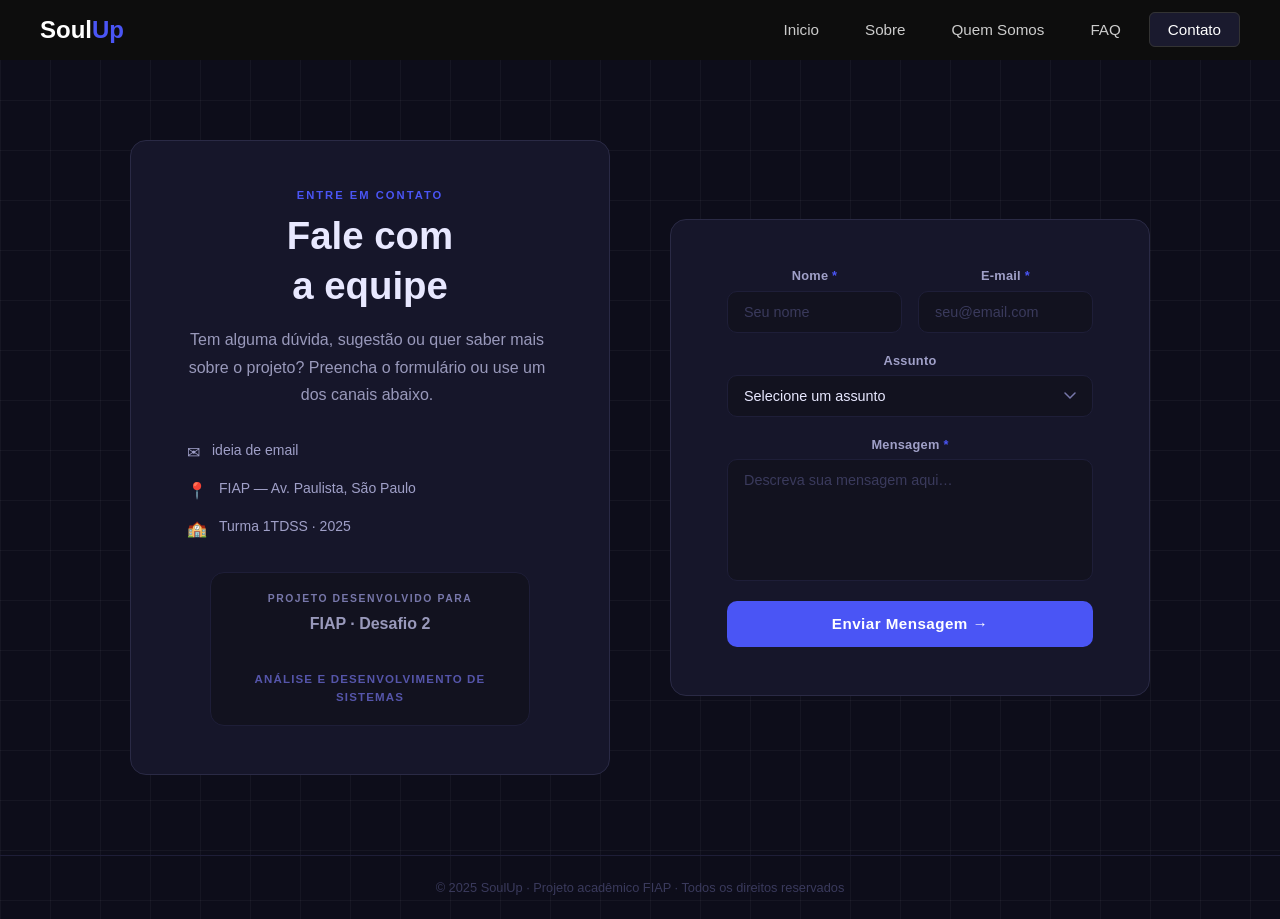
==== html/contato.html @ d5b31764 "commit contato e quem somos" ====
<!DOCTYPE html>
<html lang="en">
<head>
  <meta charset="UTF-8">
  <meta name="viewport" content="width=device-width, initial-scale=1.0">
  <title>Contato - SoulUp</title>
  <link rel="stylesheet" href="../css/styles.css">
  <link rel="stylesheet" href="../css/contato.css">
</head>
<body>

  <!-- ════════════════ NAVEGAÇÃO ════════════════ -->
  <nav>
    <a href="#" class="logo">Soul<span>Up</span></a>
    <ul class="nav-links" id="navLinks">
      <li><a href="../index.html" id="nav-home">Inicio</a></li>
      <li><a href="sobre.html" id="nav-about">Sobre</a></li>
      <li><a href="quem_somos.html" id="nav-team">Quem Somos</a></li>
      <li><a href="faq.html" id="nav-faq">FAQ</a></li>
      <li><a href="contato.html" class="active" id="nav-contact">Contato</a></li>
    </ul>
  </nav>

  <!-- ════════════════ CONTATO ════════════════ -->
  <section class="contato">

    <!-- Coluna esquerda -->
    <div class="contato-info">
      <span class="contato-label">Entre em Contato</span>
      <h1>Fale com<br>a equipe</h1>
      <p class="contato-desc">
        Tem alguma dúvida, sugestão ou quer saber mais
        sobre o projeto? Preencha o formulário ou use um dos
        canais abaixo.
      </p>

      <ul class="contato-canais">
        <li>
          <span class="canal-icon">✉</span>
          <span>ideia de email</span>
        </li>
        
        <li>
          <span class="canal-icon">📍</span>
          <span>FIAP — Av. Paulista, São Paulo</span>
        </li>

        <li>
          <span class="canal-icon">🏫</span>
          <span>Turma 1TDSS · 2025</span>
        </li>
      </ul>

      <div class="contato-projeto">
        <span class="projeto-label">Projeto desenvolvido para</span>
        <p class="projeto-nome">FIAP · Desafio 2</p>
        <span class="projeto-curso">Análise e Desenvolvimento de Sistemas</span>
      </div>
    </div>

    <!-- Coluna direita: formulário -->
    <div class="contato-form-wrapper">
      <div class="form-row">
        <div class="form-group">
          <label for="nome">Nome <span class="obrigatorio">*</span></label>
          <input type="text" id="nome" placeholder="Seu nome" autocomplete="off">
        </div>
        <div class="form-group">
          <label for="email">E-mail <span class="obrigatorio">*</span></label>
          <input type="email" id="email" placeholder="seu@email.com" autocomplete="off">
        </div>
      </div>

      <div class="form-group">
        <label for="assunto">Assunto</label>
        <select id="assunto">
          <option value="" disabled selected>Selecione um assunto</option>
          <option value="duvida">Dúvida sobre o projeto</option>
          <option value="sugestao">Sugestão</option>
          <option value="parceria">Parceria</option>
          <option value="outro">Outro</option>
        </select>
      </div>

      <div class="form-group">
        <label for="mensagem">Mensagem <span class="obrigatorio">*</span></label>
        <textarea id="mensagem" rows="6" placeholder="Descreva sua mensagem aqui…"></textarea>
      </div>

      <button class="btn-enviar" type="button">Enviar Mensagem →</button>
    </div>

  </section>

  <!-- ════════════════ FOOTER ════════════════ -->
  <footer class="footer">
    <p>© 2025 SoulUp · Projeto acadêmico FIAP · Todos os direitos reservados</p>
  </footer>

</body>
</html>
---- css/styles.css ----
/* ══════════════════════════════════════
   RESET & BASE
══════════════════════════════════════ */
* {
  margin: 0;
  padding: 0;
  box-sizing: border-box;
  font-family: 'Segoe UI', sans-serif;
}

body {
  background-color: #0d0d1a;
  background-image:
    linear-gradient(rgba(255,255,255,0.04) 1px, transparent 1px),
    linear-gradient(90deg, rgba(255,255,255,0.04) 1px, transparent 1px);
  background-size: 50px 50px;
  color: #e0e0f0;
}

/* ══════════════════════════════════════
   NAVEGAÇÃO
══════════════════════════════════════ */
nav {
  display: flex;
  justify-content: space-between;
  align-items: center;
  background-color: #0d0d0d;
  padding: 16px 40px;
}

.logo {
  font-size: 1.5rem;
  font-weight: bold;
  color: white;
  text-decoration: none;
}

.logo span {
  color: #4a55f5;
}

.nav-links {
  list-style: none;
  display: flex;
  gap: 10px;
}

.nav-links a {
  text-decoration: none;
  color: #ccc;
  padding: 8px 18px;
  border-radius: 6px;
  font-size: 0.95rem;
  transition: background 0.2s;
}

.nav-links a:hover {
  color: white;
}

.nav-links a.active {
  background-color: #1a1a2e;
  color: white;
  border: 1px solid #333;
}

/* ══════════════════════════════════════
   HERO — SEÇÃO PRINCIPAL
══════════════════════════════════════ */
section:first-of-type {
  display: flex;
  justify-content: center;
  align-items: center;
  min-height: 80vh;
  padding: 80px 40px;
}

section:first-of-type > div {
  background-color: #16162a;
  border: 1px solid #2a2a45;
  border-radius: 16px;
  padding: 3rem 3.5rem;
  max-width: 640px;
  width: 100%;
  text-align: center;
}

section:first-of-type h1 {
  font-size: 2.4rem;
  font-weight: 700;
  color: #e8e8ff;
  line-height: 1.3;
  margin-bottom: 1rem;
}

.destaque {
  color: #4a55f5;
}

section:first-of-type p {
  font-size: 1rem;
  color: #9999bb;
  line-height: 1.7;
  margin-bottom: 2rem;
}

/* Botões hero */
.hero-buttons {
  display: flex;
  gap: 12px;
  justify-content: center;
  flex-wrap: wrap;
}

.btn-primary {
  font-size: 0.95rem;
  font-weight: 600;
  color: #ffffff;
  background-color: #4a55f5;
  border: none;
  border-radius: 8px;
  padding: 10px 24px;
  text-decoration: none;
  transition: background 0.2s, transform 0.15s;
}

.btn-primary:hover {
  background-color: #3a44e0;
  transform: translateY(-1px);
}

.btn-secondary {
  font-size: 0.95rem;
  font-weight: 500;
  color: #9999cc;
  background: transparent;
  border: 1px solid #2a2a55;
  border-radius: 8px;
  padding: 10px 24px;
  text-decoration: none;
  transition: border-color 0.2s, color 0.2s;
}

.btn-secondary:hover {
  border-color: #4a55f5;
  color: #ffffff;
}

/* ══════════════════════════════════════
   COMO FUNCIONA
══════════════════════════════════════ */
section:nth-of-type(2) {
  padding: 80px 40px;
  max-width: 960px;
  margin: 0 auto;
}

.cf-header {
  text-align: center;
  margin-bottom: 3rem;
}

.cf-header span {
  font-size: 0.75rem;
  font-weight: 600;
  letter-spacing: 0.15em;
  color: #4a55f5;
  text-transform: uppercase;
}

.cf-header h2 {
  font-size: 2rem;
  font-weight: 700;
  color: #e8e8ff;
  margin: 0.75rem 0;
  line-height: 1.3;
}

.cf-header p {
  color: #7777aa;
  font-size: 0.95rem;
  line-height: 1.6;
  max-width: 480px;
  margin: 0 auto;
}

section:nth-of-type(2) > div:last-child {
  display: grid;
  grid-template-columns: repeat(auto-fit, minmax(220px, 1fr));
  gap: 20px;
}

section:nth-of-type(2) > div:last-child > div {
  background-color: #16162a;
  border: 1px solid #2a2a45;
  border-radius: 12px;
  padding: 1.75rem;
}

section:nth-of-type(2) > div:last-child > div span {
  font-size: 2rem;
  font-weight: 800;
  color: #2a2a55;
  display: block;
  margin-bottom: 0.75rem;
}

section:nth-of-type(2) > div:last-child > div h3 {
  font-size: 1.05rem;
  font-weight: 600;
  color: #e8e8ff;
  margin-bottom: 0.5rem;
}

section:nth-of-type(2) > div:last-child > div p {
  font-size: 0.9rem;
  color: #7777aa;
  line-height: 1.6;
}

/* ══════════════════════════════════════
   FUNCIONALIDADES
══════════════════════════════════════ */
section:nth-of-type(2) ~ h2 {
  text-align: center;
  font-size: 0.75rem;
  font-weight: 600;
  letter-spacing: 0.15em;
  color: #4a55f5;
  text-transform: uppercase;
  margin: 60px 0 2rem;
}

section:nth-of-type(2) ~ div {
  display: grid;
  grid-template-columns: repeat(auto-fit, minmax(220px, 1fr));
  gap: 20px;
  max-width: 960px;
  margin: 0 auto;
  padding: 0 40px 80px;
}

section:nth-of-type(2) ~ div > div {
  background-color: #16162a;
  border: 1px solid #2a2a45;
  border-radius: 12px;
  padding: 1.75rem;
  transition: border-color 0.2s;
}

section:nth-of-type(2) ~ div > div:hover {
  border-color: #4a55f5;
}

section:nth-of-type(2) ~ div > div h3 {
  font-size: 1.05rem;
  font-weight: 600;
  color: #e8e8ff;
  margin-bottom: 0.5rem;
}

section:nth-of-type(2) ~ div > div p {
  font-size: 0.9rem;
  color: #7777aa;
  line-height: 1.6;
}
---- css/contato.css ----
/* ══════════════════════════════════════
   CONTATO — PÁGINA
══════════════════════════════════════ */

/* ── Layout principal: duas colunas ── */
.contato {
  display: grid;
  grid-template-columns: 1fr 1.3fr;
  gap: 60px;
  max-width: 1100px;
  margin: 0 auto;
  padding: 80px 40px;
  align-items: start;
}

/* ══ COLUNA ESQUERDA ══ */

.contato-label {
  font-size: 0.7rem;
  font-weight: 700;
  letter-spacing: 0.18em;
  color: #4a55f5;
  text-transform: uppercase;
  display: block;
  margin-bottom: 0.6rem;
}

.contato-info h1 {
  font-size: 3rem;
  font-weight: 800;
  color: #e8e8ff;
  line-height: 1.1;
  margin-bottom: 1.1rem;
}

.contato-desc {
  font-size: 0.9rem;
  color: #7777aa;
  line-height: 1.65;
  margin-bottom: 2rem;
  max-width: 360px;
}

/* Lista de canais */
.contato-canais {
  list-style: none;
  padding: 0;
  margin: 0 0 2rem;
  display: flex;
  flex-direction: column;
  gap: 0.85rem;
}

.contato-canais li {
  display: flex;
  align-items: flex-start;
  gap: 0.75rem;
  font-size: 0.875rem;
  color: #a0a0c8;
  line-height: 1.45;
}

.canal-icon {
  font-size: 1rem;
  flex-shrink: 0;
  margin-top: 1px;
}

/* Card "Projeto desenvolvido para" */
.contato-projeto {
  background-color: #12121f;
  border: 1px solid #1e1e38;
  border-radius: 14px;
  padding: 1.25rem 1.5rem;
  display: inline-block;
  max-width: 320px;
}

.projeto-label {
  font-size: 0.65rem;
  font-weight: 700;
  letter-spacing: 0.15em;
  text-transform: uppercase;
  color: #7777aa;
  display: block;
  margin-bottom: 0.4rem;
}

.projeto-nome {
  font-size: 1.1rem;
  font-weight: 800;
  color: #4a55f5;
  margin: 0 0 0.3rem;
}

.projeto-curso {
  font-size: 0.72rem;
  font-weight: 600;
  letter-spacing: 0.1em;
  text-transform: uppercase;
  color: #5555aa;
}

/* ══ COLUNA DIREITA: FORMULÁRIO ══ */

.contato-form-wrapper {
  display: flex;
  flex-direction: column;
  gap: 1.25rem;
}

/* Linha com dois campos lado a lado */
.form-row {
  display: grid;
  grid-template-columns: 1fr 1fr;
  gap: 1rem;
}

/* Grupo label + input */
.form-group {
  display: flex;
  flex-direction: column;
  gap: 0.45rem;
}

.form-group label {
  font-size: 0.8rem;
  font-weight: 600;
  color: #a0a0c8;
  letter-spacing: 0.02em;
}

.obrigatorio {
  color: #4a55f5;
}

/* Inputs, select e textarea */
.form-group input,
.form-group select,
.form-group textarea {
  background-color: #12121f;
  border: 1px solid #1e1e38;
  border-radius: 10px;
  color: #e8e8ff;
  font-size: 0.9rem;
  padding: 0.75rem 1rem;
  outline: none;
  transition: border-color 0.2s, box-shadow 0.2s;
  font-family: inherit;
  resize: none;
  width: 100%;
  box-sizing: border-box;
  appearance: none;
  -webkit-appearance: none;
}

/* Seta customizada no select */
.form-group select {
  background-image: url("data:image/svg+xml,%3Csvg xmlns='http://www.w3.org/2000/svg' width='12' height='8' viewBox='0 0 12 8'%3E%3Cpath d='M1 1l5 5 5-5' stroke='%237777aa' stroke-width='1.5' fill='none' stroke-linecap='round'/%3E%3C/svg%3E");
  background-repeat: no-repeat;
  background-position: right 1rem center;
  padding-right: 2.5rem;
  cursor: pointer;
}

.form-group select option {
  background-color: #12121f;
  color: #e8e8ff;
}

.form-group input::placeholder,
.form-group textarea::placeholder {
  color: #3a3a5c;
}

.form-group input:focus,
.form-group select:focus,
.form-group textarea:focus {
  border-color: #4a55f5;
  box-shadow: 0 0 0 3px rgba(74, 85, 245, 0.15);
}

/* Botão enviar */
.btn-enviar {
  background-color: #4a55f5;
  color: #fff;
  border: none;
  border-radius: 10px;
  padding: 0.9rem 1.5rem;
  font-size: 0.95rem;
  font-weight: 700;
  letter-spacing: 0.03em;
  cursor: pointer;
  width: 100%;
  transition: background-color 0.2s, transform 0.15s, box-shadow 0.2s;
}

.btn-enviar:hover {
  background-color: #3a44e0;
  transform: translateY(-2px);
  box-shadow: 0 6px 24px rgba(74, 85, 245, 0.35);
}

.btn-enviar:active {
  transform: translateY(0);
}

/* ══ FOOTER ══ */
.footer {
  border-top: 1px solid #1e1e38;
  padding: 1.5rem 40px;
  text-align: center;
}

.footer p {
  font-size: 0.8rem;
  color: #3a3a5c;
}

/* ══ RESPONSIVO ══ */
@media (max-width: 768px) {
  .contato {
    grid-template-columns: 1fr;
    gap: 40px;
    padding: 60px 20px;
  }

  .contato-info h1 {
    font-size: 2.2rem;
  }

  .form-row {
    grid-template-columns: 1fr;
  }
}
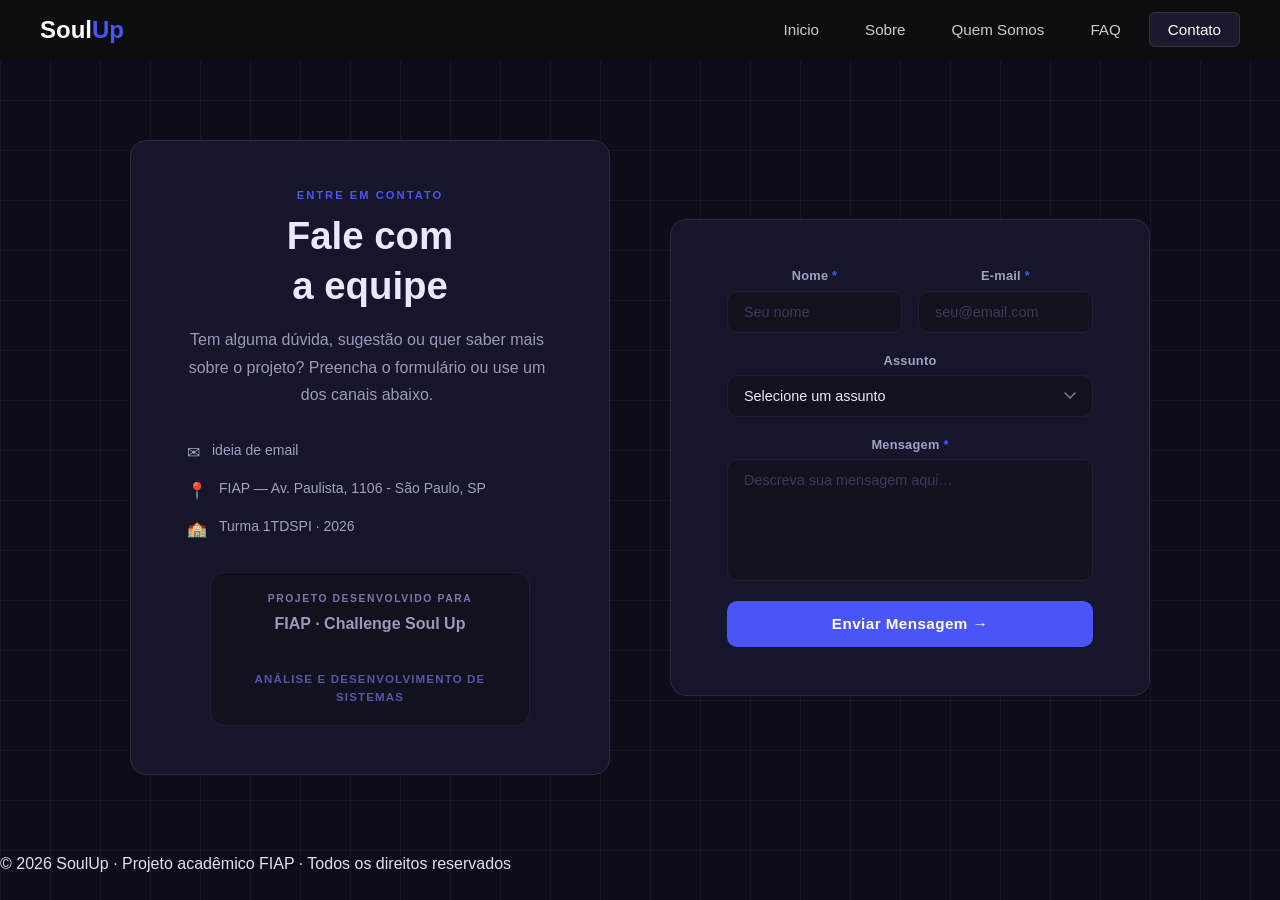
==== commit 17f70753: "Sobre e FAQ adicionados" ====
--- a/html/contato.html
+++ b/html/contato.html
@@ -11,7 +11,7 @@
 
   <!-- ════════════════ NAVEGAÇÃO ════════════════ -->
   <nav>
-    <a href="#" class="logo">Soul<span>Up</span></a>
+    <a href="../index.html" class="logo">Soul<span>Up</span></a>
     <ul class="nav-links" id="navLinks">
       <li><a href="../index.html" id="nav-home">Inicio</a></li>
       <li><a href="sobre.html" id="nav-about">Sobre</a></li>
@@ -42,18 +42,18 @@
         
         <li>
           <span class="canal-icon">📍</span>
-          <span>FIAP — Av. Paulista, São Paulo</span>
+          <span>FIAP — Av. Paulista, 1106 - São Paulo, SP</span>
         </li>
 
         <li>
           <span class="canal-icon">🏫</span>
-          <span>Turma 1TDSS · 2025</span>
+          <span>Turma 1TDSPI · 2026</span>
         </li>
       </ul>
 
       <div class="contato-projeto">
         <span class="projeto-label">Projeto desenvolvido para</span>
-        <p class="projeto-nome">FIAP · Desafio 2</p>
+        <p class="projeto-nome">FIAP · Challenge Soul Up</p>
         <span class="projeto-curso">Análise e Desenvolvimento de Sistemas</span>
       </div>
     </div>
@@ -94,7 +94,7 @@
 
   <!-- ════════════════ FOOTER ════════════════ -->
   <footer class="footer">
-    <p>© 2025 SoulUp · Projeto acadêmico FIAP · Todos os direitos reservados</p>
+    <p>© 2026 SoulUp · Projeto acadêmico FIAP · Todos os direitos reservados</p>
   </footer>
 
 </body>
--- a/css/contato.css
+++ b/css/contato.css
@@ -205,17 +205,6 @@
   transform: translateY(0);
 }
 
-/* ══ FOOTER ══ */
-.footer {
-  border-top: 1px solid #1e1e38;
-  padding: 1.5rem 40px;
-  text-align: center;
-}
-
-.footer p {
-  font-size: 0.8rem;
-  color: #3a3a5c;
-}
 
 /* ══ RESPONSIVO ══ */
 @media (max-width: 768px) {
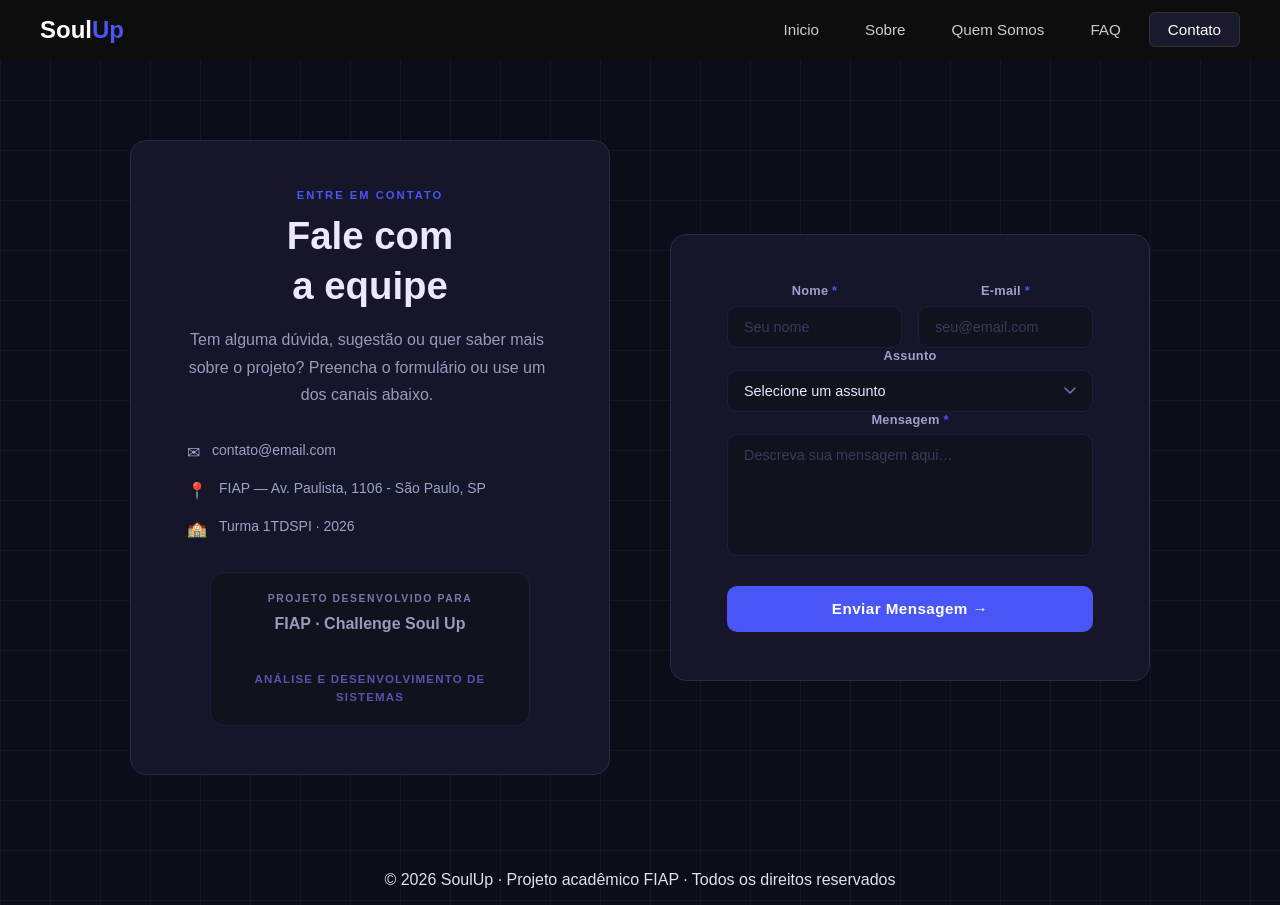
==== commit fcecfdd7: "Animações adicionadas no Contato" ====
--- a/html/contato.html
+++ b/html/contato.html
@@ -37,7 +37,7 @@
       <ul class="contato-canais">
         <li>
           <span class="canal-icon">✉</span>
-          <span>ideia de email</span>
+          <span>contato@email.com</span>
         </li>
         
         <li>
@@ -60,42 +60,80 @@
 
     <!-- Coluna direita: formulário -->
     <div class="contato-form-wrapper">
-      <div class="form-row">
+
+    <form id="formulario">
+        <div class="form-row">
+            <div class="form-group">
+                <label for="nome">
+                    Nome <span class="obrigatorio">*</span>
+                </label>
+                <input type="text" id="nome" placeholder="Seu nome" autocomplete="off">
+            </div>
+
+            <div class="form-group">
+                <label for="email">
+                    E-mail <span class="obrigatorio">*</span>
+                </label>
+                <input type="email" id="email" placeholder="seu@email.com" autocomplete="off">
+            </div>
+        </div>
+
         <div class="form-group">
-          <label for="nome">Nome <span class="obrigatorio">*</span></label>
-          <input type="text" id="nome" placeholder="Seu nome" autocomplete="off">
+            <label for="assunto">Assunto</label>
+            <select id="assunto">
+                <option value="" disabled selected>
+                    Selecione um assunto
+                </option>
+                <option value="duvida">Dúvida sobre o projeto</option>
+                <option value="sugestao">Sugestão</option>
+                <option value="parceria">Parceria</option>
+                <option value="outro">Outro</option>
+            </select>
         </div>
+
         <div class="form-group">
-          <label for="email">E-mail <span class="obrigatorio">*</span></label>
-          <input type="email" id="email" placeholder="seu@email.com" autocomplete="off">
+            <label for="mensagem">
+                Mensagem <span class="obrigatorio">*</span>
+            </label>
+
+            <textarea
+                id="mensagem"
+                rows="6"
+                placeholder="Descreva sua mensagem aqui…"
+            ></textarea>
         </div>
-      </div>
 
-      <div class="form-group">
-        <label for="assunto">Assunto</label>
-        <select id="assunto">
-          <option value="" disabled selected>Selecione um assunto</option>
-          <option value="duvida">Dúvida sobre o projeto</option>
-          <option value="sugestao">Sugestão</option>
-          <option value="parceria">Parceria</option>
-          <option value="outro">Outro</option>
-        </select>
-      </div>
+        <button class="btn-enviar" type="submit">
+            Enviar Mensagem →
+        </button>
+    </form>
+</div>
 
-      <div class="form-group">
-        <label for="mensagem">Mensagem <span class="obrigatorio">*</span></label>
-        <textarea id="mensagem" rows="6" placeholder="Descreva sua mensagem aqui…"></textarea>
-      </div>
 
-      <button class="btn-enviar" type="button">Enviar Mensagem →</button>
+<!-- MODAL -->
+<dialog id="modalMensagemEnviada">
+    <div class="modal-content">
+        <h2>Mensagem enviada com sucesso!</h2>
+
+        <p>
+            Você receberá um retorno por email em até
+            <strong>72 horas.</strong>
+        </p>
+
+        <form method="dialog">
+            <button class="modal-btn">
+                Concluir
+            </button>
+        </form>
     </div>
-
-  </section>
+</dialog>
+</section>
 
   <!-- ════════════════ FOOTER ════════════════ -->
   <footer class="footer">
     <p>© 2026 SoulUp · Projeto acadêmico FIAP · Todos os direitos reservados</p>
   </footer>
 
+<script src="../javaScript/contato.js"></script>
 </body>
 </html>
--- a/css/styles.css
+++ b/css/styles.css
@@ -263,4 +263,11 @@
   font-size: 0.9rem;
   color: #7777aa;
   line-height: 1.6;
+}
+
+footer{
+  display: flex;
+  justify-content: center;
+  align-items: center;
+  padding: 16px 40px;
 }
--- a/css/contato.css
+++ b/css/contato.css
@@ -184,6 +184,7 @@
 .btn-enviar {
   background-color: #4a55f5;
   color: #fff;
+  margin-top: 30px;
   border: none;
   border-radius: 10px;
   padding: 0.9rem 1.5rem;
@@ -221,4 +222,61 @@
   .form-row {
     grid-template-columns: 1fr;
   }
+}
+
+#modalMensagemEnviada {
+    border: none;
+    padding: 0;
+    background: transparent;
+
+    position: fixed;
+    inset: 0;
+    margin: auto;
+
+    width: fit-content;
+    height: fit-content;
+}
+
+#modalMensagemEnviada::backdrop {
+    background: rgba(0, 0, 0, 0.75);
+    backdrop-filter: blur(6px);
+}
+
+.modal-content {
+    background: #0f1025;
+    border: 1px solid rgba(110, 86, 255, 0.2);
+    border-radius: 24px;
+    padding: 40px;
+    width: 450px;
+    text-align: center;
+    color: #fff;
+    box-shadow: 0 0 40px rgba(88, 76, 255, 0.2);
+}
+
+.modal-content h2 {
+    font-size: 2rem;
+    margin-bottom: 12px;
+}
+
+.modal-content p {
+    color: #a5a7c5;
+    margin-bottom: 28px;
+    line-height: 1.6;
+}
+
+.modal-btn {
+    width: 100%;
+    border: none;
+    border-radius: 14px;
+    background: #5a5cff;
+    color: white;
+    padding: 16px;
+    font-size: 1rem;
+    font-weight: 600;
+    cursor: pointer;
+    transition: .3s;
+}
+
+.modal-btn:hover {
+    transform: translateY(-2px);
 }
